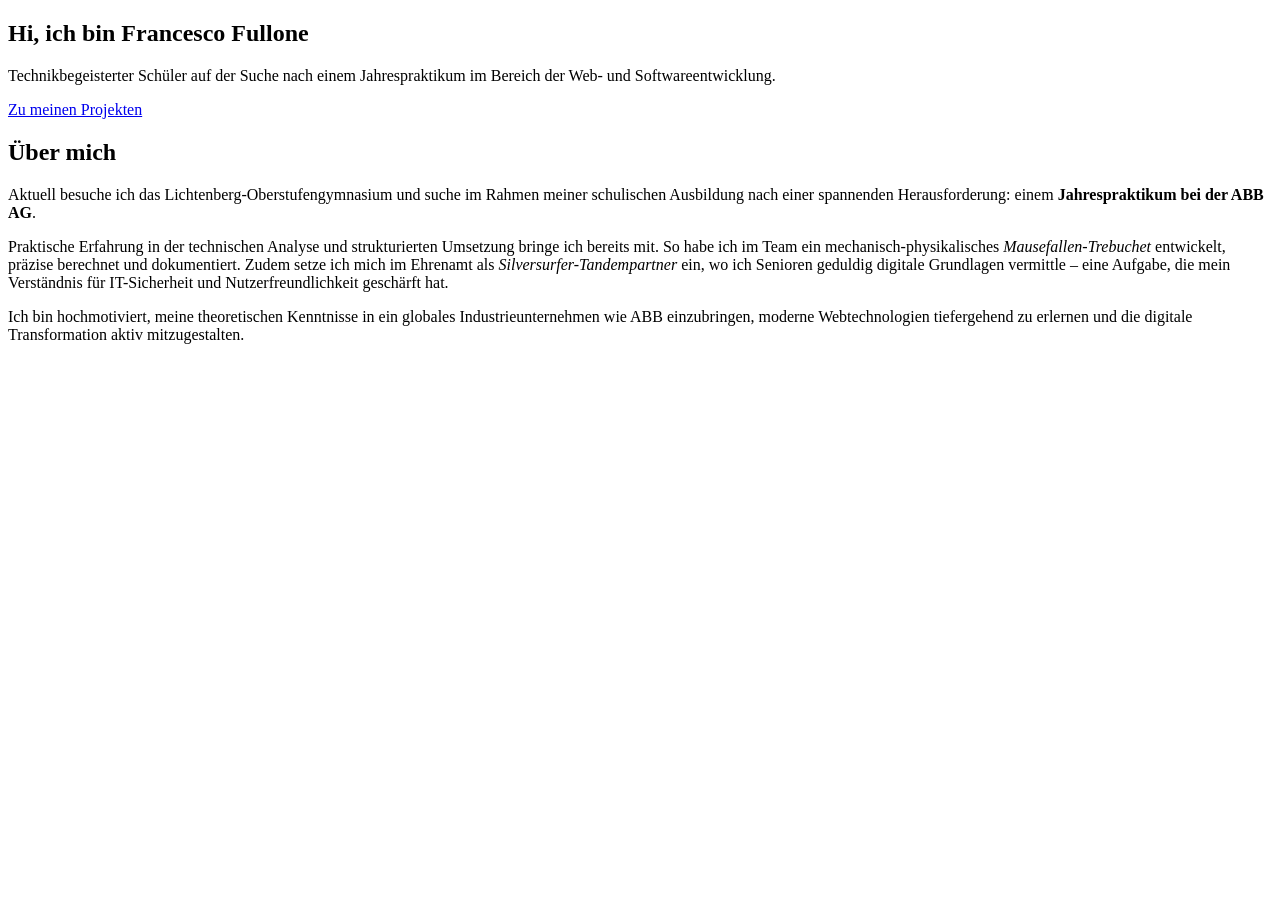
==== index.html @ 3bbe1150 "Add initial HTML structure for portfolio website" ====
<!DOCTYPE html>
<html lang="de">
<head>
    <meta charset="UTF-8">
    <meta name="viewport" content="width=device-width, initial-scale=1.0">
    <title>Mein Bewerbungs-Portfolio</title>
    <link rel="stylesheet" href="css/style.css">
</head>
<body>

    <div id="header-plugin"></div>

    <main class="container">
        <section class="hero">
            <h1>Hi, ich bin Francesco Fullone</h1>
            <p>Technikbegeisterter Schüler auf der Suche nach einem Jahrespraktikum im Bereich der Web- und Softwareentwicklung.</p>
            <a href="projekte.html" class="btn">Zu meinen Projekten</a>
        </section>

        <section class="about">
            <h2>Über mich</h2>
            <p>
                Aktuell besuche ich das Lichtenberg-Oberstufengymnasium und suche im Rahmen meiner schulischen Ausbildung nach einer spannenden Herausforderung: einem <strong>Jahrespraktikum bei der ABB AG</strong>. 
            </p>
            <p style="margin-top: 1rem;">
                Praktische Erfahrung in der technischen Analyse und strukturierten Umsetzung bringe ich bereits mit. So habe ich im Team ein mechanisch-physikalisches <em>Mausefallen-Trebuchet</em> entwickelt, präzise berechnet und dokumentiert. Zudem setze ich mich im Ehrenamt als <em>Silversurfer-Tandempartner</em> ein, wo ich Senioren geduldig digitale Grundlagen vermittle – eine Aufgabe, die mein Verständnis für IT-Sicherheit und Nutzerfreundlichkeit geschärft hat.
            </p>
            <p style="margin-top: 1rem;">
                Ich bin hochmotiviert, meine theoretischen Kenntnisse in ein globales Industrieunternehmen wie ABB einzubringen, moderne Webtechnologien tiefergehend zu erlernen und die digitale Transformation aktiv mitzugestalten.
            </p>
        </section>
    </main>

    <div id="footer-plugin"></div>

    <script src="js/main.js"></script>
</body>
</html>
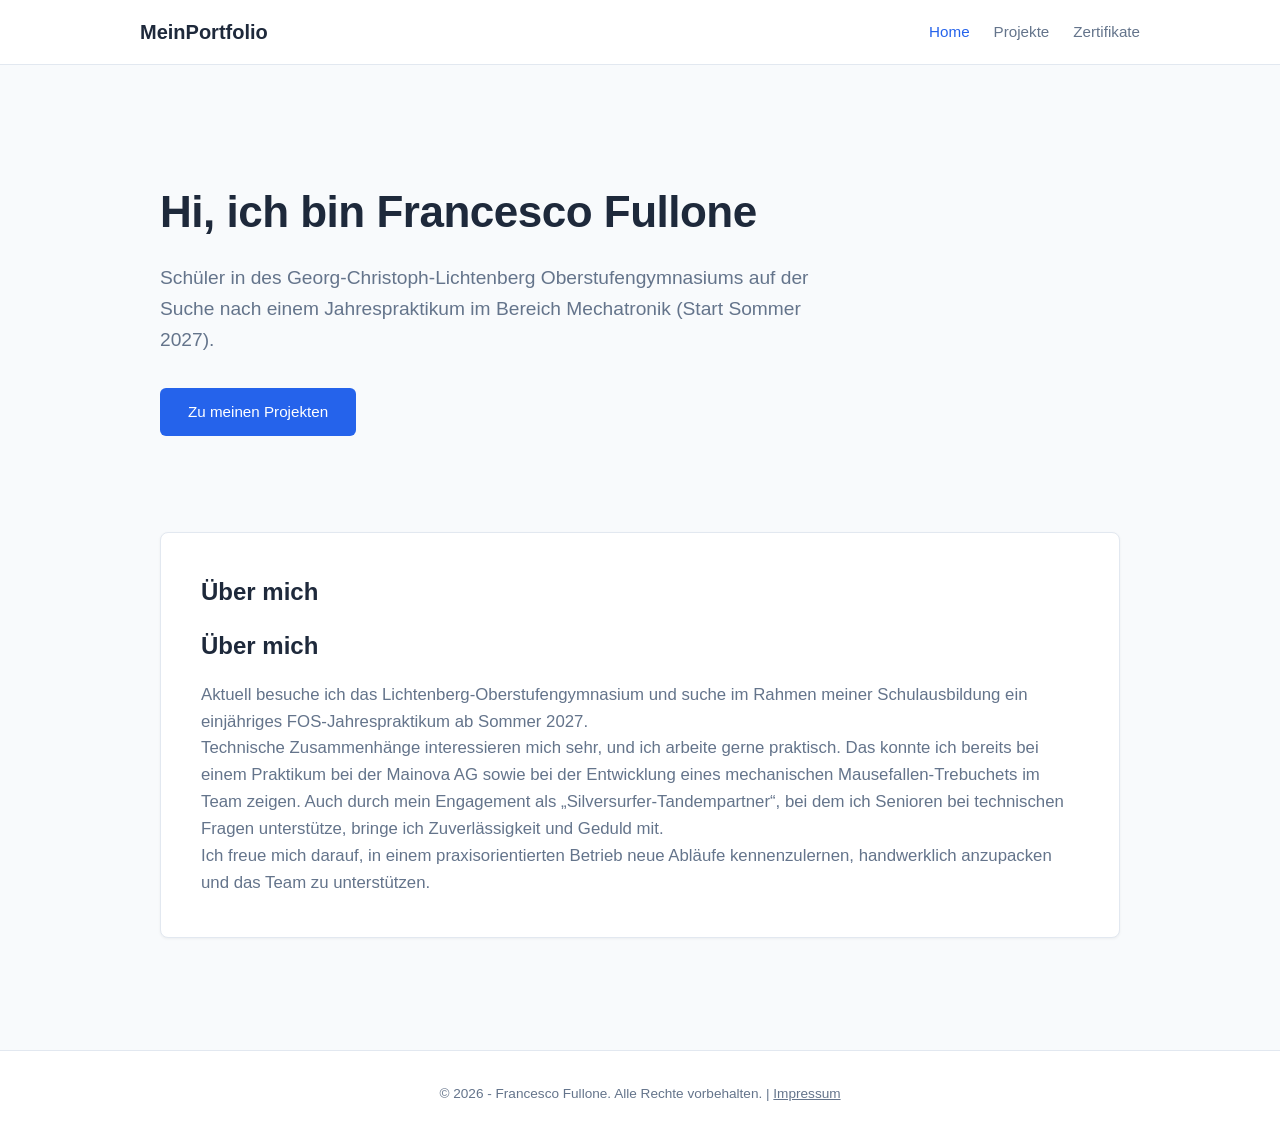
==== commit 268713a3: "Update personal description and internship details" ====
--- a/index.html
+++ b/index.html
@@ -13,21 +13,19 @@
     <main class="container">
         <section class="hero">
             <h1>Hi, ich bin Francesco Fullone</h1>
-            <p>Technikbegeisterter Schüler auf der Suche nach einem Jahrespraktikum im Bereich der Web- und Softwareentwicklung.</p>
+            <p>Schüler in des Georg-Christoph-Lichtenberg Oberstufengymnasiums auf der Suche nach einem Jahrespraktikum im Bereich Mechatronik (Start Sommer 2027).</p>
             <a href="projekte.html" class="btn">Zu meinen Projekten</a>
         </section>
 
         <section class="about">
             <h2>Über mich</h2>
-            <p>
-                Aktuell besuche ich das Lichtenberg-Oberstufengymnasium und suche im Rahmen meiner schulischen Ausbildung nach einer spannenden Herausforderung: einem <strong>Jahrespraktikum bei der ABB AG</strong>. 
-            </p>
-            <p style="margin-top: 1rem;">
-                Praktische Erfahrung in der technischen Analyse und strukturierten Umsetzung bringe ich bereits mit. So habe ich im Team ein mechanisch-physikalisches <em>Mausefallen-Trebuchet</em> entwickelt, präzise berechnet und dokumentiert. Zudem setze ich mich im Ehrenamt als <em>Silversurfer-Tandempartner</em> ein, wo ich Senioren geduldig digitale Grundlagen vermittle – eine Aufgabe, die mein Verständnis für IT-Sicherheit und Nutzerfreundlichkeit geschärft hat.
-            </p>
-            <p style="margin-top: 1rem;">
-                Ich bin hochmotiviert, meine theoretischen Kenntnisse in ein globales Industrieunternehmen wie ABB einzubringen, moderne Webtechnologien tiefergehend zu erlernen und die digitale Transformation aktiv mitzugestalten.
-            </p>
+            <h2>Über mich</h2>
+    
+    <p>Aktuell besuche ich das Lichtenberg-Oberstufengymnasium und suche im Rahmen meiner Schulausbildung ein einjähriges FOS-Jahrespraktikum ab Sommer 2027.</p>
+    
+    <p>Technische Zusammenhänge interessieren mich sehr, und ich arbeite gerne praktisch. Das konnte ich bereits bei einem Praktikum bei der Mainova AG sowie bei der Entwicklung eines mechanischen Mausefallen-Trebuchets im Team zeigen. Auch durch mein Engagement als „Silversurfer-Tandempartner“, bei dem ich Senioren bei technischen Fragen unterstütze, bringe ich Zuverlässigkeit und Geduld mit.</p>
+    
+    <p>Ich freue mich darauf, in einem praxisorientierten Betrieb neue Abläufe kennenzulernen, handwerklich anzupacken und das Team zu unterstützen.</p>
         </section>
     </main>
 
--- a/css/style.css
+++ b/css/style.css
@@ -0,0 +1,336 @@
+/* Grundlegendes Styling & Variablen */
+:root {
+    --bg-color: #f8fafc;
+    --card-bg: #ffffff;
+    --text-main: #1e293b;
+    --text-muted: #64748b;
+    --accent: #2563eb;
+    --accent-hover: #1d4ed8;
+    --border-color: #e2e8f0;
+}
+
+* {
+    margin: 0;
+    padding: 0;
+    box-sizing: border-box;
+}
+
+body {
+    font-family: -apple-system, BlinkMacSystemFont, "Segoe UI", Roboto, Helvetica, Arial, sans-serif;
+    line-height: 1.6;
+    color: var(--text-main);
+    background-color: var(--bg-color);
+}
+
+/* Navigation */
+header {
+    background: rgba(255, 255, 255, 0.9);
+    backdrop-filter: blur(8px);
+    border-bottom: 1px solid var(--border-color);
+    position: sticky;
+    top: 0;
+    z-index: 100;
+    padding: 1rem 2rem;
+}
+
+nav {
+    display: flex;
+    justify-content: space-between;
+    align-items: center;
+    max-width: 1000px;
+    margin: 0 auto;
+}
+
+.logo a {
+    color: var(--text-main);
+    text-decoration: none;
+    font-size: 1.25rem;
+    font-weight: 600;
+}
+
+.logo a span {
+    color: var(--accent);
+}
+
+.nav-links {
+    list-style: none;
+    display: flex;
+    gap: 24px;
+}
+
+.nav-links a {
+    color: var(--text-muted);
+    text-decoration: none;
+    font-weight: 500;
+    font-size: 0.95rem;
+    transition: color 0.2s ease;
+}
+
+.nav-links a:hover,
+.nav-links a.active {
+    color: var(--accent);
+}
+
+/* Main Container */
+.container {
+    max-width: 1000px;
+    margin: 0 auto;
+    padding: 3rem 20px;
+    min-height: 75vh;
+}
+
+/* Hero Section */
+.hero {
+    text-align: left;
+    padding: 4rem 0;
+    margin-bottom: 2rem;
+}
+
+.hero h1 {
+    font-size: 2.75rem;
+    margin-bottom: 1rem;
+    font-weight: 700;
+    color: var(--text-main);
+    letter-spacing: -0.5px;
+}
+
+.hero h1 span {
+    color: var(--accent);
+}
+
+.hero p {
+    font-size: 1.2rem;
+    color: var(--text-muted);
+    max-width: 650px;
+    margin-bottom: 2rem;
+}
+
+/* Buttons */
+.btn {
+    display: inline-block;
+    background: var(--accent);
+    color: #ffffff;
+    padding: 0.75rem 1.75rem;
+    border-radius: 6px;
+    text-decoration: none;
+    font-weight: 500;
+    font-size: 0.95rem;
+    transition: background 0.2s ease, transform 0.1s ease;
+}
+
+.btn:hover {
+    background: var(--accent-hover);
+    transform: translateY(-1px);
+}
+
+/* About Section */
+.about {
+    background: var(--card-bg);
+    padding: 2.5rem;
+    border-radius: 8px;
+    border: 1px solid var(--border-color);
+    box-shadow: 0 1px 3px rgba(0, 0, 0, 0.05);
+}
+
+.about h2 {
+    font-size: 1.5rem;
+    margin-bottom: 1rem;
+    color: var(--text-main);
+    font-weight: 600;
+}
+
+.about p {
+    color: var(--text-muted);
+    font-size: 1.05rem;
+}
+
+/* Footer */
+footer {
+    text-align: center;
+    padding: 2rem;
+    background: var(--card-bg);
+    border-top: 1px solid var(--border-color);
+    color: var(--text-muted);
+    font-size: 0.85rem;
+    margin-top: 4rem;
+}
+/* Detailseiten Styling */
+.detail-container {
+    max-width: 800px;
+    margin: 0 auto;
+}
+
+.back-link {
+    color: var(--accent);
+    text-decoration: none;
+    font-weight: 500;
+    font-size: 0.95rem;
+    display: inline-block;
+    transition: transform 0.2s ease;
+}
+
+.back-link:hover {
+    transform: translateX(-3px);
+}
+
+.subtitle {
+    font-size: 1.1rem;
+    color: var(--text-muted);
+    margin-top: 0.2rem;
+}
+
+.detail-section {
+    background: var(--card-bg);
+    border: 1px solid var(--border-color);
+    border-radius: 8px;
+    padding: 2rem;
+    margin-bottom: 1.5rem;
+    box-shadow: 0 1px 3px rgba(0, 0, 0, 0.04);
+}
+
+.detail-section h2 {
+    font-size: 1.3rem;
+    margin-bottom: 1rem;
+    color: var(--text-main);
+    font-weight: 600;
+}
+
+.detail-section p {
+    color: var(--text-muted);
+    font-size: 1.05rem;
+}
+
+.detail-list {
+    list-style-type: disc;
+    padding-left: 20px;
+    color: var(--text-muted);
+}
+
+.detail-list li {
+    margin-bottom: 0.5rem;
+    font-size: 1.05rem;
+}
+
+/* Kennzahlen Grid */
+.specs-grid {
+    display: grid;
+    grid-template-columns: repeat(auto-fit, minmax(200px, 1fr));
+    gap: 16px;
+}
+
+.spec-card {
+    background: var(--bg-color);
+    border: 1px solid var(--border-color);
+    padding: 1rem;
+    border-radius: 6px;
+}
+
+.spec-label {
+    display: block;
+    font-size: 0.85rem;
+    color: var(--text-muted);
+    margin-bottom: 0.3rem;
+}
+
+.spec-value {
+    display: block;
+    font-size: 1.1rem;
+    font-weight: 600;
+    color: var(--text-main);
+}
+/* Zertifikate Styling */
+.certs-container {
+    max-width: 800px;
+    margin: 0 auto;
+}
+
+.cert-card {
+    background: var(--card-bg);
+    border: 1px solid var(--border-color);
+    border-radius: 8px;
+    padding: 2.5rem;
+    box-shadow: 0 1px 3px rgba(0, 0, 0, 0.04);
+    margin-bottom: 2rem;
+}
+
+.cert-card h2 {
+    font-size: 1.4rem;
+    color: var(--text-main);
+    margin-bottom: 0.3rem;
+    font-weight: 600;
+}
+
+.cert-issuer {
+    color: var(--text-muted);
+    font-size: 0.95rem;
+    margin-bottom: 1.5rem;
+}
+
+.cert-desc {
+    color: var(--text-main);
+    font-size: 1.05rem;
+    margin-bottom: 1.5rem;
+}
+
+.cert-content-box {
+    background: var(--bg-color);
+    border: 1px solid var(--border-color);
+    border-radius: 6px;
+    padding: 1.5rem;
+    margin-bottom: 1.5rem;
+}
+
+.cert-content-box h4 {
+    font-size: 0.95rem;
+    color: var(--text-main);
+    margin-bottom: 0.75rem;
+    font-weight: 600;
+}
+
+.cert-list {
+    list-style-type: disc;
+    padding-left: 20px;
+    color: var(--text-muted);
+}
+
+.cert-list li {
+    margin-bottom: 0.4rem;
+    font-size: 0.95rem;
+}
+
+.cert-signatures {
+    font-size: 0.85rem;
+    color: var(--text-muted);
+    border-top: 1px solid var(--border-color);
+    padding-top: 1rem;
+}
+/* PIN-Schutz Styling */
+.pin-section {
+    margin-top: 2rem;
+}
+
+.pin-form {
+    display: flex;
+    gap: 10px;
+    margin-top: 1rem;
+}
+
+.pin-input {
+    padding: 0.5rem 1rem;
+    border: 1px solid var(--border-color);
+    border-radius: 6px;
+    background: var(--bg-color);
+    color: var(--text-main);
+    font-size: 0.95rem;
+    outline: none;
+}
+
+.pin-input:focus {
+    border-color: var(--accent);
+}
+
+.error-msg {
+    color: #ef4444;
+    font-size: 0.85rem;
+    margin-top: 0.5rem;
+}
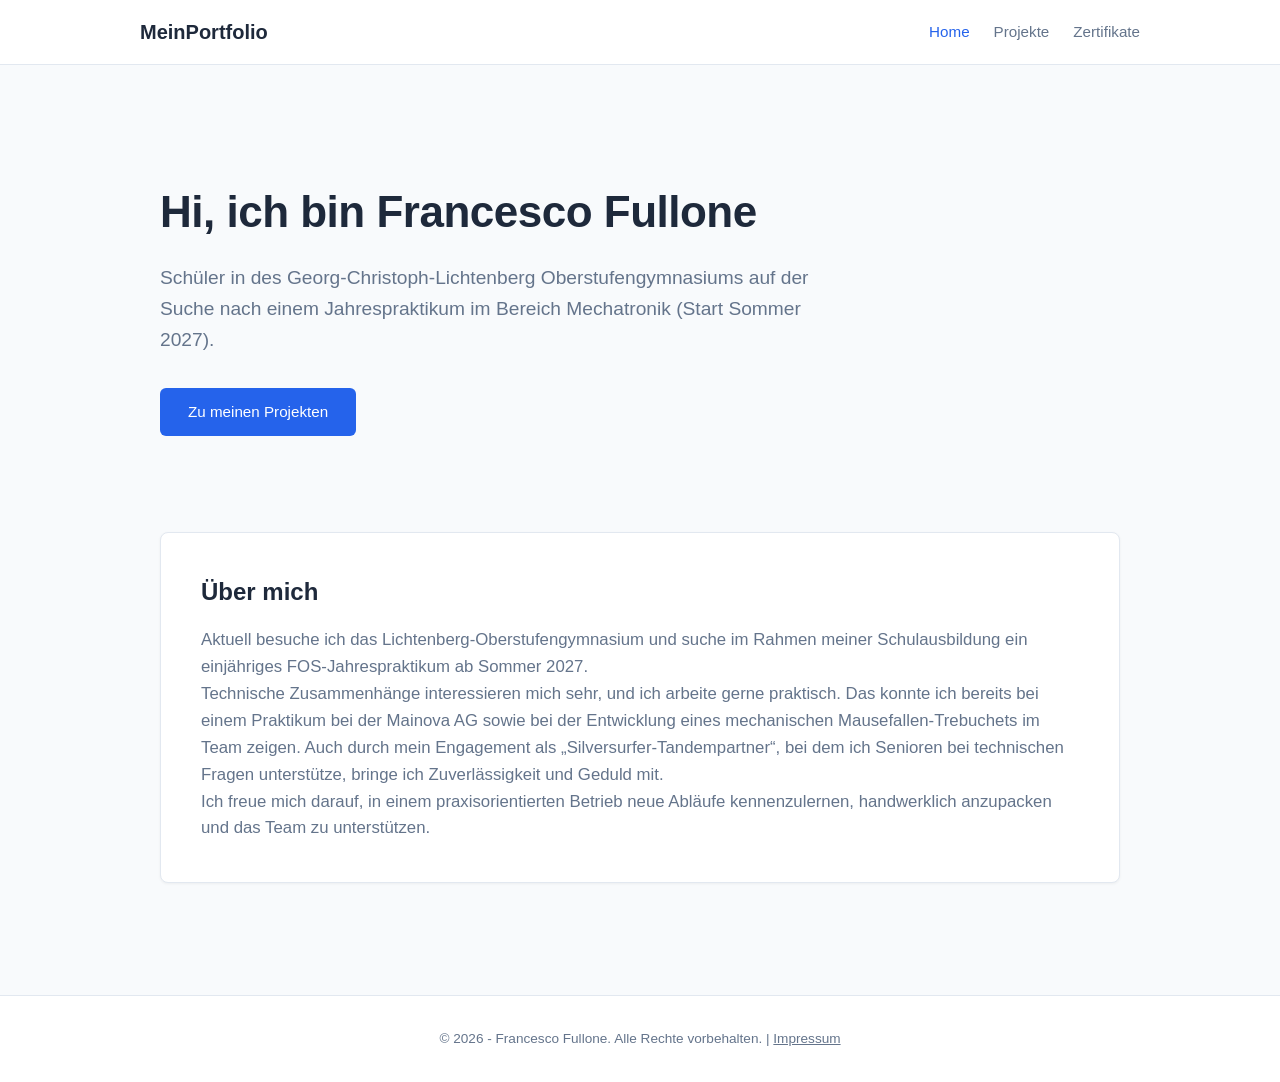
==== commit 4ab131ca: "Update index.html" ====
--- a/index.html
+++ b/index.html
@@ -19,7 +19,6 @@
 
         <section class="about">
             <h2>Über mich</h2>
-            <h2>Über mich</h2>
     
     <p>Aktuell besuche ich das Lichtenberg-Oberstufengymnasium und suche im Rahmen meiner Schulausbildung ein einjähriges FOS-Jahrespraktikum ab Sommer 2027.</p>
     
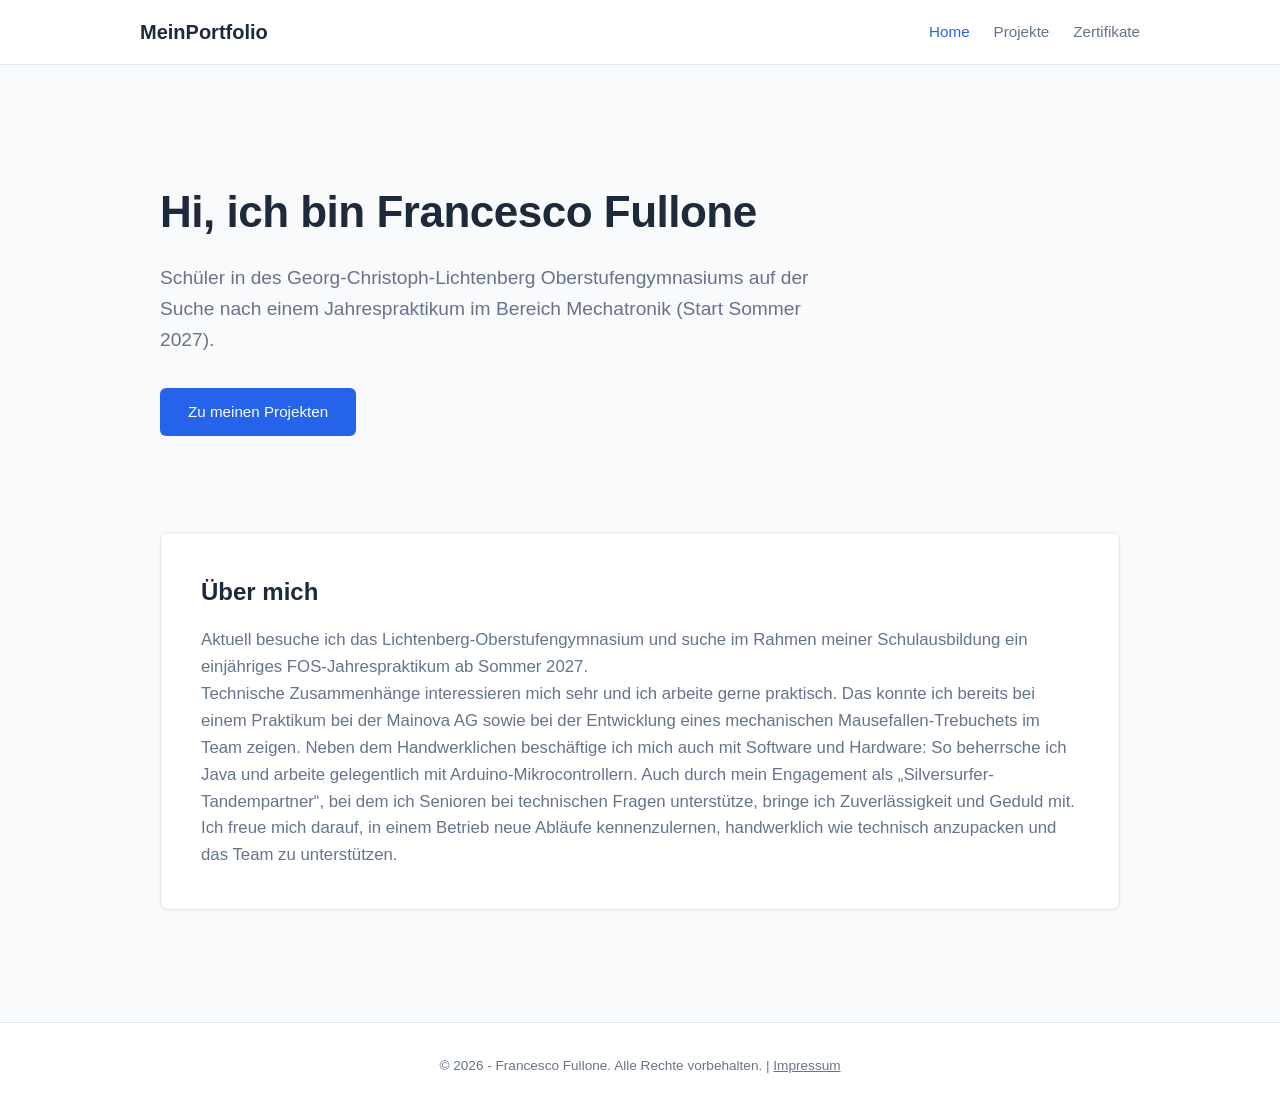
==== commit a845e33f: "Update index.html" ====
--- a/index.html
+++ b/index.html
@@ -18,13 +18,10 @@
         </section>
 
         <section class="about">
-            <h2>Über mich</h2>
-    
-    <p>Aktuell besuche ich das Lichtenberg-Oberstufengymnasium und suche im Rahmen meiner Schulausbildung ein einjähriges FOS-Jahrespraktikum ab Sommer 2027.</p>
-    
-    <p>Technische Zusammenhänge interessieren mich sehr, und ich arbeite gerne praktisch. Das konnte ich bereits bei einem Praktikum bei der Mainova AG sowie bei der Entwicklung eines mechanischen Mausefallen-Trebuchets im Team zeigen. Auch durch mein Engagement als „Silversurfer-Tandempartner“, bei dem ich Senioren bei technischen Fragen unterstütze, bringe ich Zuverlässigkeit und Geduld mit.</p>
-    
-    <p>Ich freue mich darauf, in einem praxisorientierten Betrieb neue Abläufe kennenzulernen, handwerklich anzupacken und das Team zu unterstützen.</p>
+        <h2>Über mich</h2>
+        <p>Aktuell besuche ich das Lichtenberg-Oberstufengymnasium und suche im Rahmen meiner Schulausbildung ein einjähriges FOS-Jahrespraktikum ab Sommer 2027.</p>
+        <p>Technische Zusammenhänge interessieren mich sehr und ich arbeite gerne praktisch. Das konnte ich bereits bei einem Praktikum bei der Mainova AG sowie bei der Entwicklung eines mechanischen Mausefallen-Trebuchets im Team zeigen. Neben dem Handwerklichen beschäftige ich mich auch mit Software und Hardware: So beherrsche ich Java und arbeite gelegentlich mit Arduino-Mikrocontrollern. Auch durch mein Engagement als „Silversurfer-Tandempartner“, bei dem ich Senioren bei technischen Fragen unterstütze, bringe ich Zuverlässigkeit und Geduld mit.</p>
+        <p>Ich freue mich darauf, in einem Betrieb neue Abläufe kennenzulernen, handwerklich wie technisch anzupacken und das Team zu unterstützen.</p>
         </section>
     </main>
 
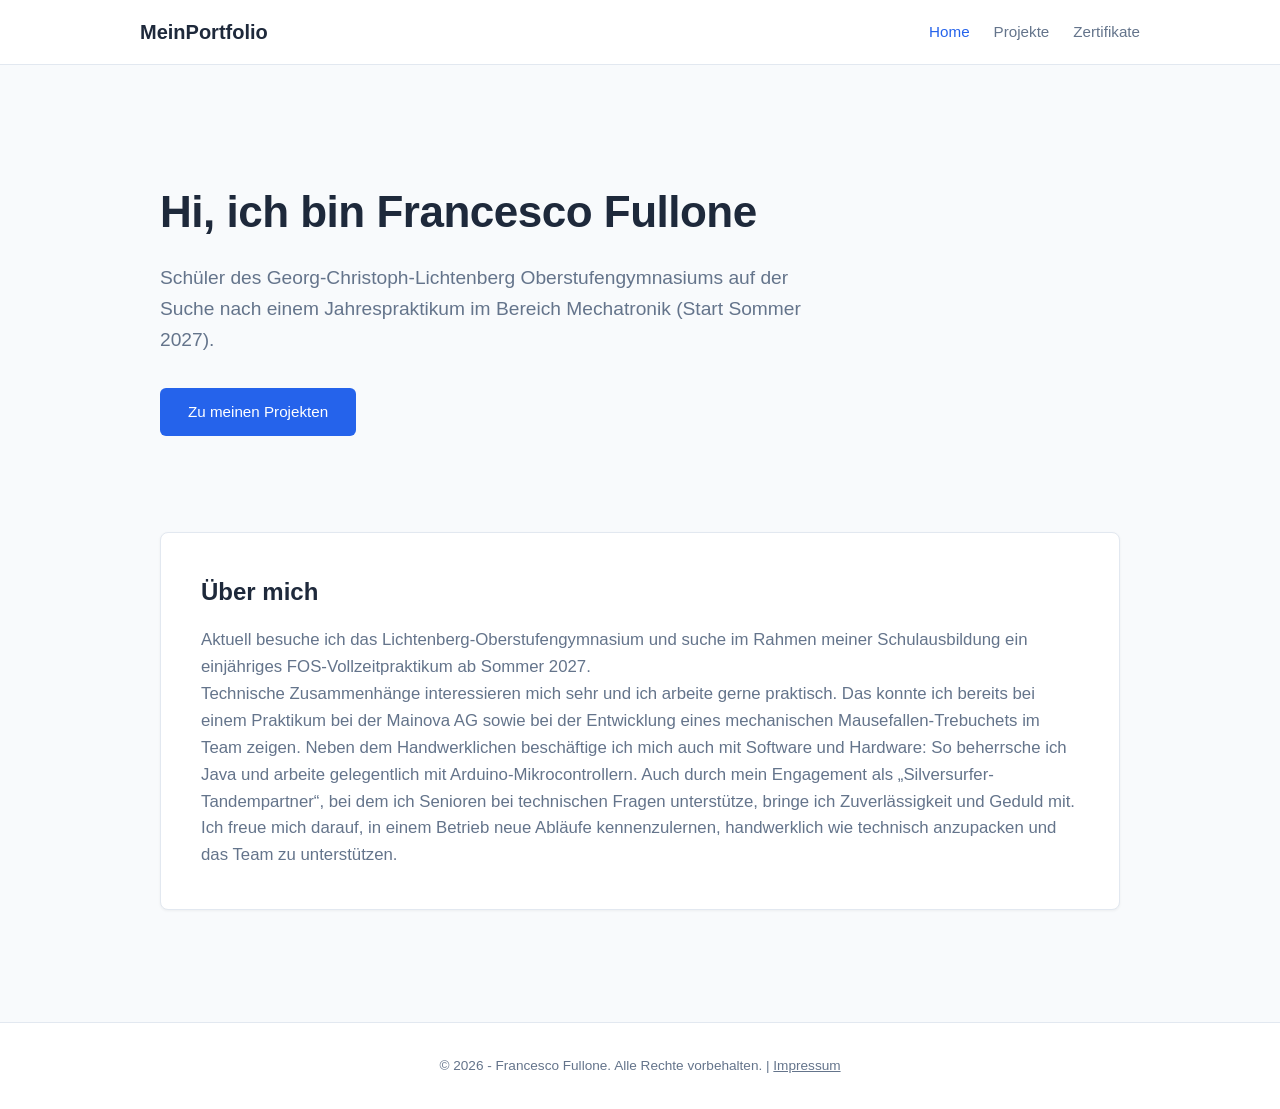
==== commit 9da8cc5c: "Update index.html" ====
--- a/index.html
+++ b/index.html
@@ -13,13 +13,13 @@
     <main class="container">
         <section class="hero">
             <h1>Hi, ich bin Francesco Fullone</h1>
-            <p>Schüler in des Georg-Christoph-Lichtenberg Oberstufengymnasiums auf der Suche nach einem Jahrespraktikum im Bereich Mechatronik (Start Sommer 2027).</p>
+            <p>Schüler des Georg-Christoph-Lichtenberg Oberstufengymnasiums auf der Suche nach einem Jahrespraktikum im Bereich Mechatronik (Start Sommer 2027).</p>
             <a href="projekte.html" class="btn">Zu meinen Projekten</a>
         </section>
 
         <section class="about">
         <h2>Über mich</h2>
-        <p>Aktuell besuche ich das Lichtenberg-Oberstufengymnasium und suche im Rahmen meiner Schulausbildung ein einjähriges FOS-Jahrespraktikum ab Sommer 2027.</p>
+        <p>Aktuell besuche ich das Lichtenberg-Oberstufengymnasium und suche im Rahmen meiner Schulausbildung ein einjähriges FOS-Vollzeitpraktikum ab Sommer 2027.</p>
         <p>Technische Zusammenhänge interessieren mich sehr und ich arbeite gerne praktisch. Das konnte ich bereits bei einem Praktikum bei der Mainova AG sowie bei der Entwicklung eines mechanischen Mausefallen-Trebuchets im Team zeigen. Neben dem Handwerklichen beschäftige ich mich auch mit Software und Hardware: So beherrsche ich Java und arbeite gelegentlich mit Arduino-Mikrocontrollern. Auch durch mein Engagement als „Silversurfer-Tandempartner“, bei dem ich Senioren bei technischen Fragen unterstütze, bringe ich Zuverlässigkeit und Geduld mit.</p>
         <p>Ich freue mich darauf, in einem Betrieb neue Abläufe kennenzulernen, handwerklich wie technisch anzupacken und das Team zu unterstützen.</p>
         </section>
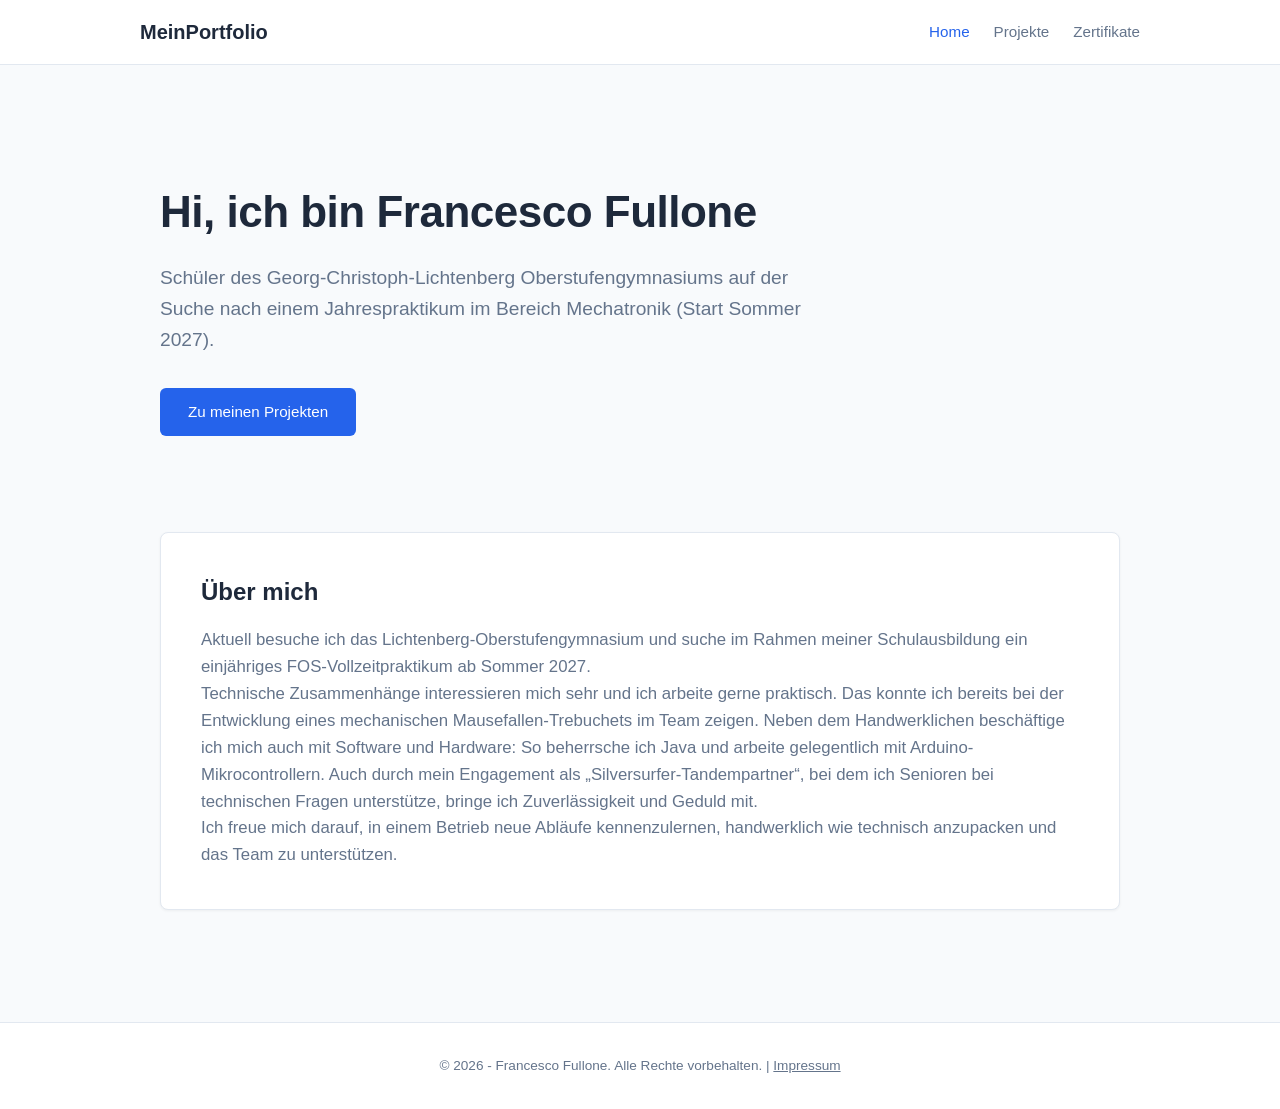
==== commit 352ce306: "Remove redundancy in about section paragraph" ====
--- a/index.html
+++ b/index.html
@@ -20,7 +20,7 @@
         <section class="about">
         <h2>Über mich</h2>
         <p>Aktuell besuche ich das Lichtenberg-Oberstufengymnasium und suche im Rahmen meiner Schulausbildung ein einjähriges FOS-Vollzeitpraktikum ab Sommer 2027.</p>
-        <p>Technische Zusammenhänge interessieren mich sehr und ich arbeite gerne praktisch. Das konnte ich bereits bei einem Praktikum bei der Mainova AG sowie bei der Entwicklung eines mechanischen Mausefallen-Trebuchets im Team zeigen. Neben dem Handwerklichen beschäftige ich mich auch mit Software und Hardware: So beherrsche ich Java und arbeite gelegentlich mit Arduino-Mikrocontrollern. Auch durch mein Engagement als „Silversurfer-Tandempartner“, bei dem ich Senioren bei technischen Fragen unterstütze, bringe ich Zuverlässigkeit und Geduld mit.</p>
+        <p>Technische Zusammenhänge interessieren mich sehr und ich arbeite gerne praktisch. Das konnte ich bereits bei der Entwicklung eines mechanischen Mausefallen-Trebuchets im Team zeigen. Neben dem Handwerklichen beschäftige ich mich auch mit Software und Hardware: So beherrsche ich Java und arbeite gelegentlich mit Arduino-Mikrocontrollern. Auch durch mein Engagement als „Silversurfer-Tandempartner“, bei dem ich Senioren bei technischen Fragen unterstütze, bringe ich Zuverlässigkeit und Geduld mit.</p>
         <p>Ich freue mich darauf, in einem Betrieb neue Abläufe kennenzulernen, handwerklich wie technisch anzupacken und das Team zu unterstützen.</p>
         </section>
     </main>
--- a/css/style.css
+++ b/css/style.css
@@ -334,3 +334,84 @@
     font-size: 0.85rem;
     margin-top: 0.5rem;
 }
+/* ==========================================================================
+   PROJEKT-GRID & KARTEN-STYLING (Für die projekte.html)
+   ========================================================================== */
+
+/* Raster-Layout: Ordnet die Karten auf großen Bildschirmen nebeneinander an */
+.projects-grid {
+    display: grid;
+    grid-template-columns: repeat(auto-fit, minmax(300px, 1fr));
+    gap: 24px;
+    margin-top: 2rem;
+}
+
+/* Einzelne Projektkarte: Weißer Hintergrund, Schatten und abgerundete Ecken */
+.project-card {
+    background: var(--card-bg);
+    border: 1px solid var(--border-color);
+    border-radius: 8px;
+    padding: 2rem;
+    box-shadow: 0 1px 3px rgba(0, 0, 0, 0.04);
+    display: flex;
+    flex-direction: column;
+    justify-content: space-between;
+    transition: transform 0.2s ease, box-shadow 0.2s ease;
+}
+
+/* Subtiler Schwebe-Effekt, wenn man mit der Maus über die Karte fährt */
+.project-card:hover {
+    transform: translateY(-2px);
+    box-shadow: 0 4px 12px rgba(0, 0, 0, 0.08);
+}
+
+.project-card h3 {
+    font-size: 1.3rem;
+    color: var(--text-main);
+    margin-bottom: 0.5rem;
+    font-weight: 600;
+}
+
+.project-card p {
+    color: var(--text-muted);
+    font-size: 0.95rem;
+    margin-bottom: 1.5rem;
+    flex-grow: 1; /* Drückt die Tags und den Button nach unten */
+}
+
+/* Technologietags & Buttons innerhalb der Karte */
+.tech-tags {
+    display: flex;
+    flex-wrap: wrap;
+    gap: 8px;
+    margin-bottom: 1.5rem;
+}
+
+.tag {
+    background: var(--bg-color);
+    color: var(--text-muted);
+    padding: 0.3rem 0.75rem;
+    border-radius: 4px;
+    font-size: 0.8rem;
+    font-weight: 500;
+    border: 1px solid var(--border-color);
+}
+
+.btn-card {
+    display: inline-block;
+    text-align: center;
+    background: transparent;
+    color: var(--accent);
+    border: 1px solid var(--accent);
+    padding: 0.6rem 1.2rem;
+    border-radius: 6px;
+    text-decoration: none;
+    font-weight: 500;
+    font-size: 0.9rem;
+    transition: background 0.2s ease, color 0.2s ease;
+}
+
+.btn-card:hover {
+    background: var(--accent);
+    color: #ffffff;
+}
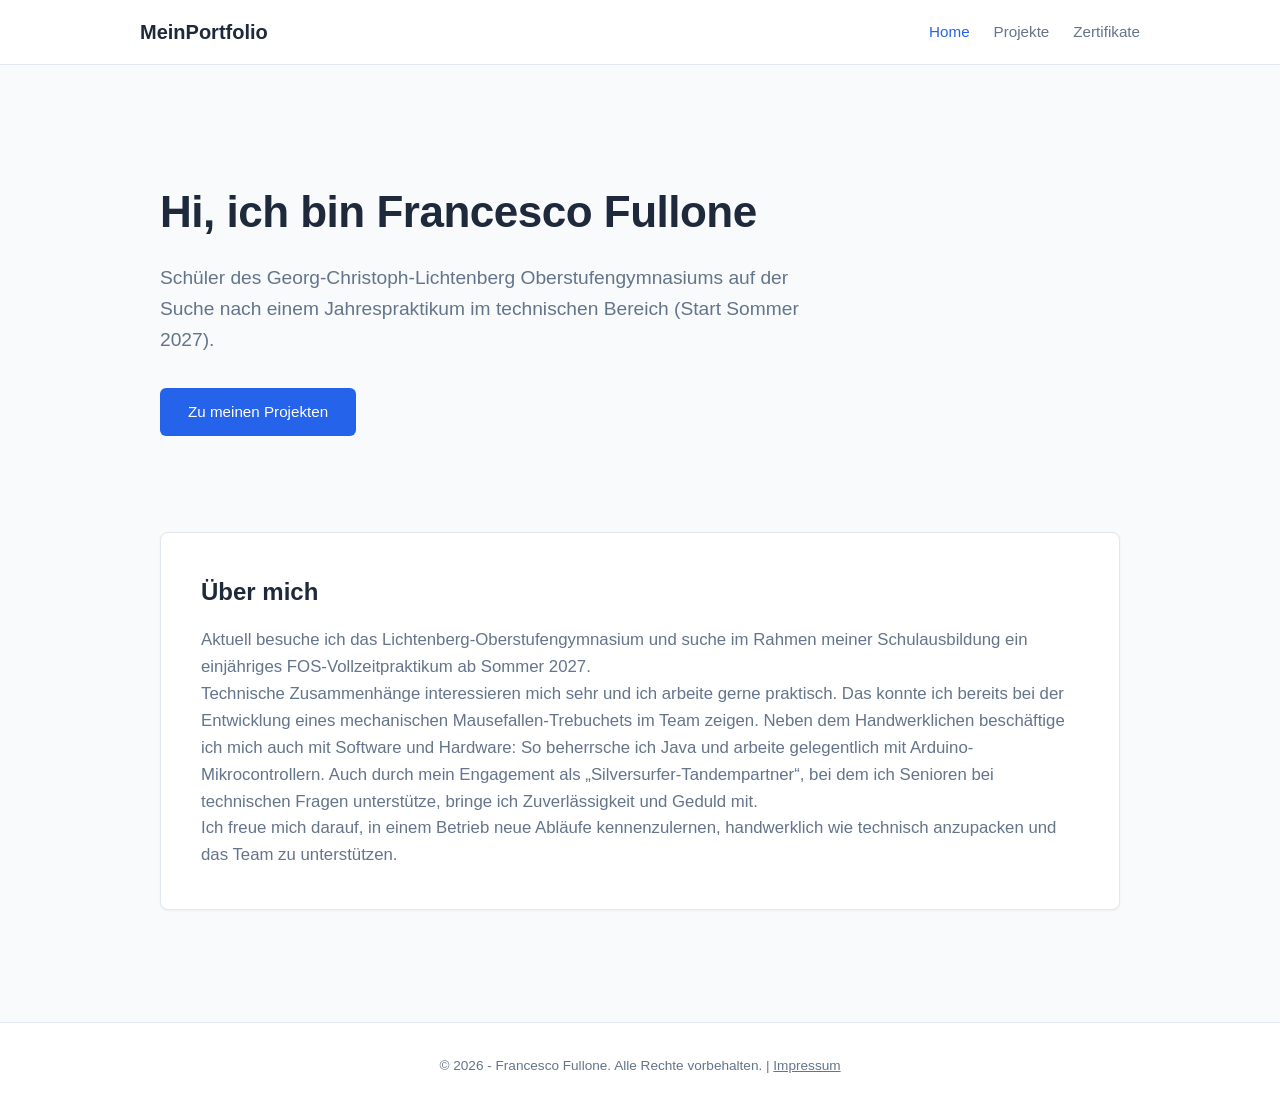
==== commit 97e3f604: "Update internship description in index.html" ====
--- a/index.html
+++ b/index.html
@@ -13,7 +13,7 @@
     <main class="container">
         <section class="hero">
             <h1>Hi, ich bin Francesco Fullone</h1>
-            <p>Schüler des Georg-Christoph-Lichtenberg Oberstufengymnasiums auf der Suche nach einem Jahrespraktikum im Bereich Mechatronik (Start Sommer 2027).</p>
+            <p>Schüler des Georg-Christoph-Lichtenberg Oberstufengymnasiums auf der Suche nach einem Jahrespraktikum im technischen Bereich (Start Sommer 2027).</p>
             <a href="projekte.html" class="btn">Zu meinen Projekten</a>
         </section>
 
